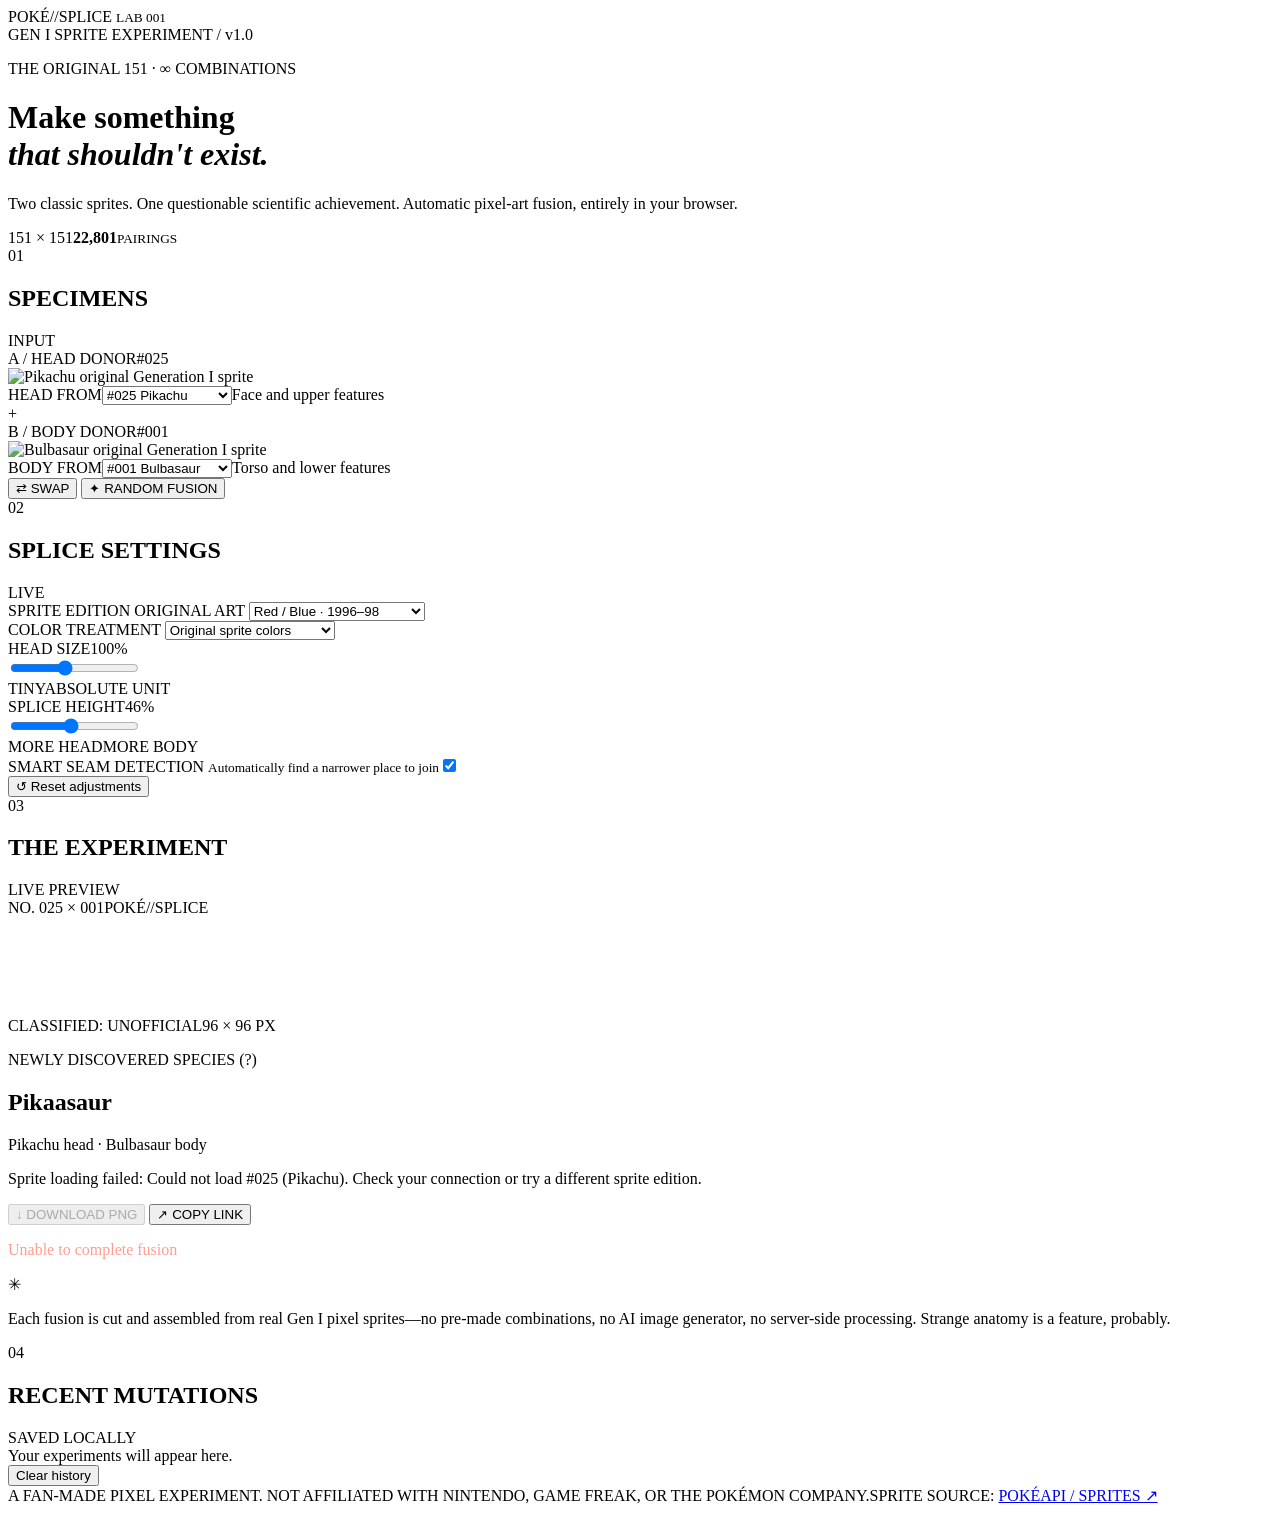
==== PokeSplice-Gen1-Fuser/index.html @ 352b024b "Add PokeSplice index.html" ====
<!doctype html>
<html lang="en">
<head>
  <meta charset="UTF-8">
  <meta name="viewport" content="width=device-width, initial-scale=1">
  <meta name="theme-color" content="#161d29">
  <meta name="description" content="Fuse any two of the original 151 Pokémon in your browser using pixel sprites from Generation I.">
  <title>POKÉ//SPLICE — Gen I Fusion Lab</title>
  <link rel="stylesheet" href="styles.css">
  <script src="engine.js" defer></script>
  <script src="app.js" defer></script>
</head>
<body>
  <div class="page-glow" aria-hidden="true"></div>
  <div class="app-shell">
    <header class="topbar">
      <div class="brand" aria-label="Poké Splice">
        <div class="brand-ball" aria-hidden="true"><span></span></div>
        <div class="brand-name">POKÉ<span class="slash">//</span>SPLICE <small>LAB 001</small></div>
      </div>
      <div class="header-caption"><span class="status-dot"></span> GEN I SPRITE EXPERIMENT <span class="header-version">/ v1.0</span></div>
    </header>

    <main>
      <div class="intro">
        <div>
          <p class="eyebrow">THE ORIGINAL 151 · ∞ COMBINATIONS</p>
          <h1>Make something<br><em>that shouldn't exist.</em></h1>
          <p class="subtitle">Two classic sprites. One questionable scientific achievement. Automatic pixel-art fusion, entirely in your browser.</p>
        </div>
        <div class="intro-stamp" aria-hidden="true"><span>151 × 151</span><strong>22,801</strong><small>PAIRINGS</small></div>
      </div>

      <div class="workspace">
        <section class="controls-panel" aria-label="Fusion controls">
          <div class="panel-head"><span class="panel-num">01</span><h2>SPECIMENS</h2><span class="panel-extra">INPUT</span></div>
          <div class="specimen-cards">
            <div class="specimen-card">
              <div class="specimen-top"><span class="tiny-label">A / HEAD DONOR</span><span class="specimen-id" id="head-id">#025</span></div>
              <div class="specimen-main"><div class="sprite-frame"><img id="head-preview" alt="Head donor sprite"></div><div class="specimen-select"><label for="head-select">HEAD FROM</label><select id="head-select"></select><span class="select-hint">Face and upper features</span></div></div>
            </div>
            <div class="fusion-link" aria-hidden="true"><div class="link-line"></div><span>+</span><div class="link-line"></div></div>
            <div class="specimen-card">
              <div class="specimen-top"><span class="tiny-label">B / BODY DONOR</span><span class="specimen-id" id="body-id">#001</span></div>
              <div class="specimen-main"><div class="sprite-frame"><img id="body-preview" alt="Body donor sprite"></div><div class="specimen-select"><label for="body-select">BODY FROM</label><select id="body-select"></select><span class="select-hint">Torso and lower features</span></div></div>
            </div>
          </div>
          <div class="action-row">
            <button class="button button-outline" id="swap-btn" type="button"><span aria-hidden="true">⇄</span> SWAP</button>
            <button class="button button-primary" id="random-btn" type="button"><span aria-hidden="true">✦</span> RANDOM FUSION</button>
          </div>

          <div class="panel-head tuning-head"><span class="panel-num">02</span><h2>SPLICE SETTINGS</h2><span class="panel-extra">LIVE</span></div>
          <div class="control-group">
            <label for="edition">SPRITE EDITION <span class="hint-chip">ORIGINAL ART</span></label>
            <select id="edition" class="large-select">
              <option value="red-blue">Red / Blue · 1996–98</option>
              <option value="yellow">Yellow · 1998</option>
              <option value="red-green-japan">Red / Green · Japan 1996</option>
            </select>
          </div>
          <div class="control-group">
            <label for="palette">COLOR TREATMENT</label>
            <select id="palette" class="large-select">
              <option value="original">Original sprite colors</option>
              <option value="gameboy">Classic Game Boy green</option>
              <option value="blue">Pocket blue</option>
              <option value="red">Pocket red</option>
              <option value="sepia">Old-school gold</option>
            </select>
          </div>
          <div class="slider-group">
            <div class="range-heading"><label for="head-size">HEAD SIZE</label><output id="head-size-value" for="head-size">100%</output></div>
            <input type="range" id="head-size" min="65" max="150" step="5" value="100">
            <div class="range-notes"><span>TINY</span><span>ABSOLUTE UNIT</span></div>
          </div>
          <div class="slider-group">
            <div class="range-heading"><label for="splice">SPLICE HEIGHT</label><output id="splice-value" for="splice">46%</output></div>
            <input type="range" id="splice" min="30" max="64" step="2" value="46">
            <div class="range-notes"><span>MORE HEAD</span><span>MORE BODY</span></div>
          </div>
          <div class="toggle-group"><label class="toggle-label" for="auto-seam">SMART SEAM DETECTION <small>Automatically find a narrower place to join</small></label><input type="checkbox" id="auto-seam" checked></div>
          <button class="reset-link" id="reset-btn" type="button">↺ Reset adjustments</button>
        </section>

        <section class="result-panel" aria-label="Fusion result">
          <div class="panel-head"><span class="panel-num">03</span><h2>THE EXPERIMENT</h2><span class="result-live"><span></span> LIVE PREVIEW</span></div>
          <div class="result-screen">
            <div class="screen-top"><span id="result-number">NO. 025 × 001</span><span>POKÉ//SPLICE</span></div>
            <div class="canvas-wrap"><div class="canvas-halo" aria-hidden="true"></div><canvas id="fusion-canvas" width="96" height="96" role="img" aria-label="Generated fused Pokémon"></canvas><div id="loader" class="canvas-loader" hidden><span class="loading-orb"></span><span>LOADING SPRITES...</span></div></div>
            <div class="screen-bottom"><span>CLASSIFIED: UNOFFICIAL</span><span>96 × 96 PX</span></div>
          </div>
          <div class="result-description">
            <p class="eyebrow">NEWLY DISCOVERED SPECIES (?)</p>
            <h2 id="fusion-name">Pikasa ur</h2>
            <p id="fusion-details">Pikachu head · Bulbasaur body</p>
          </div>
          <p class="error-message" id="error-msg" role="alert" hidden></p>
          <div class="result-actions">
            <button class="button button-primary" id="download-btn" type="button" disabled>↓ DOWNLOAD PNG</button>
            <button class="button button-outline" id="share-btn" type="button">↗ COPY LINK</button>
          </div>
          <p id="status-text" class="status-text" role="status" aria-live="polite">Loading your first fusion…</p>
          <div class="result-notes"><span class="star">✳</span><p>Each fusion is cut and assembled from real Gen I pixel sprites—no pre-made combinations, no AI image generator, no server-side processing. Strange anatomy is a feature, probably.</p></div>
        </section>
      </div>

      <section class="recent-section" aria-label="Recent fusions">
        <div class="panel-head"><span class="panel-num">04</span><h2>RECENT MUTATIONS</h2><span class="panel-extra">SAVED LOCALLY</span></div>
        <div id="recent-grid" class="recent-grid"><div class="recent-empty">Your experiments will appear here.</div></div>
        <button type="button" class="reset-link history-clear" id="clear-history">Clear history</button>
      </section>
    </main>
    <footer class="footer"><span>A FAN-MADE PIXEL EXPERIMENT. NOT AFFILIATED WITH NINTENDO, GAME FREAK, OR THE POKÉMON COMPANY.</span><span>SPRITE SOURCE: <a href="https://github.com/PokeAPI/sprites" target="_blank" rel="noopener noreferrer">POKÉAPI / SPRITES ↗</a></span></footer>
  </div>
</body>
</html>
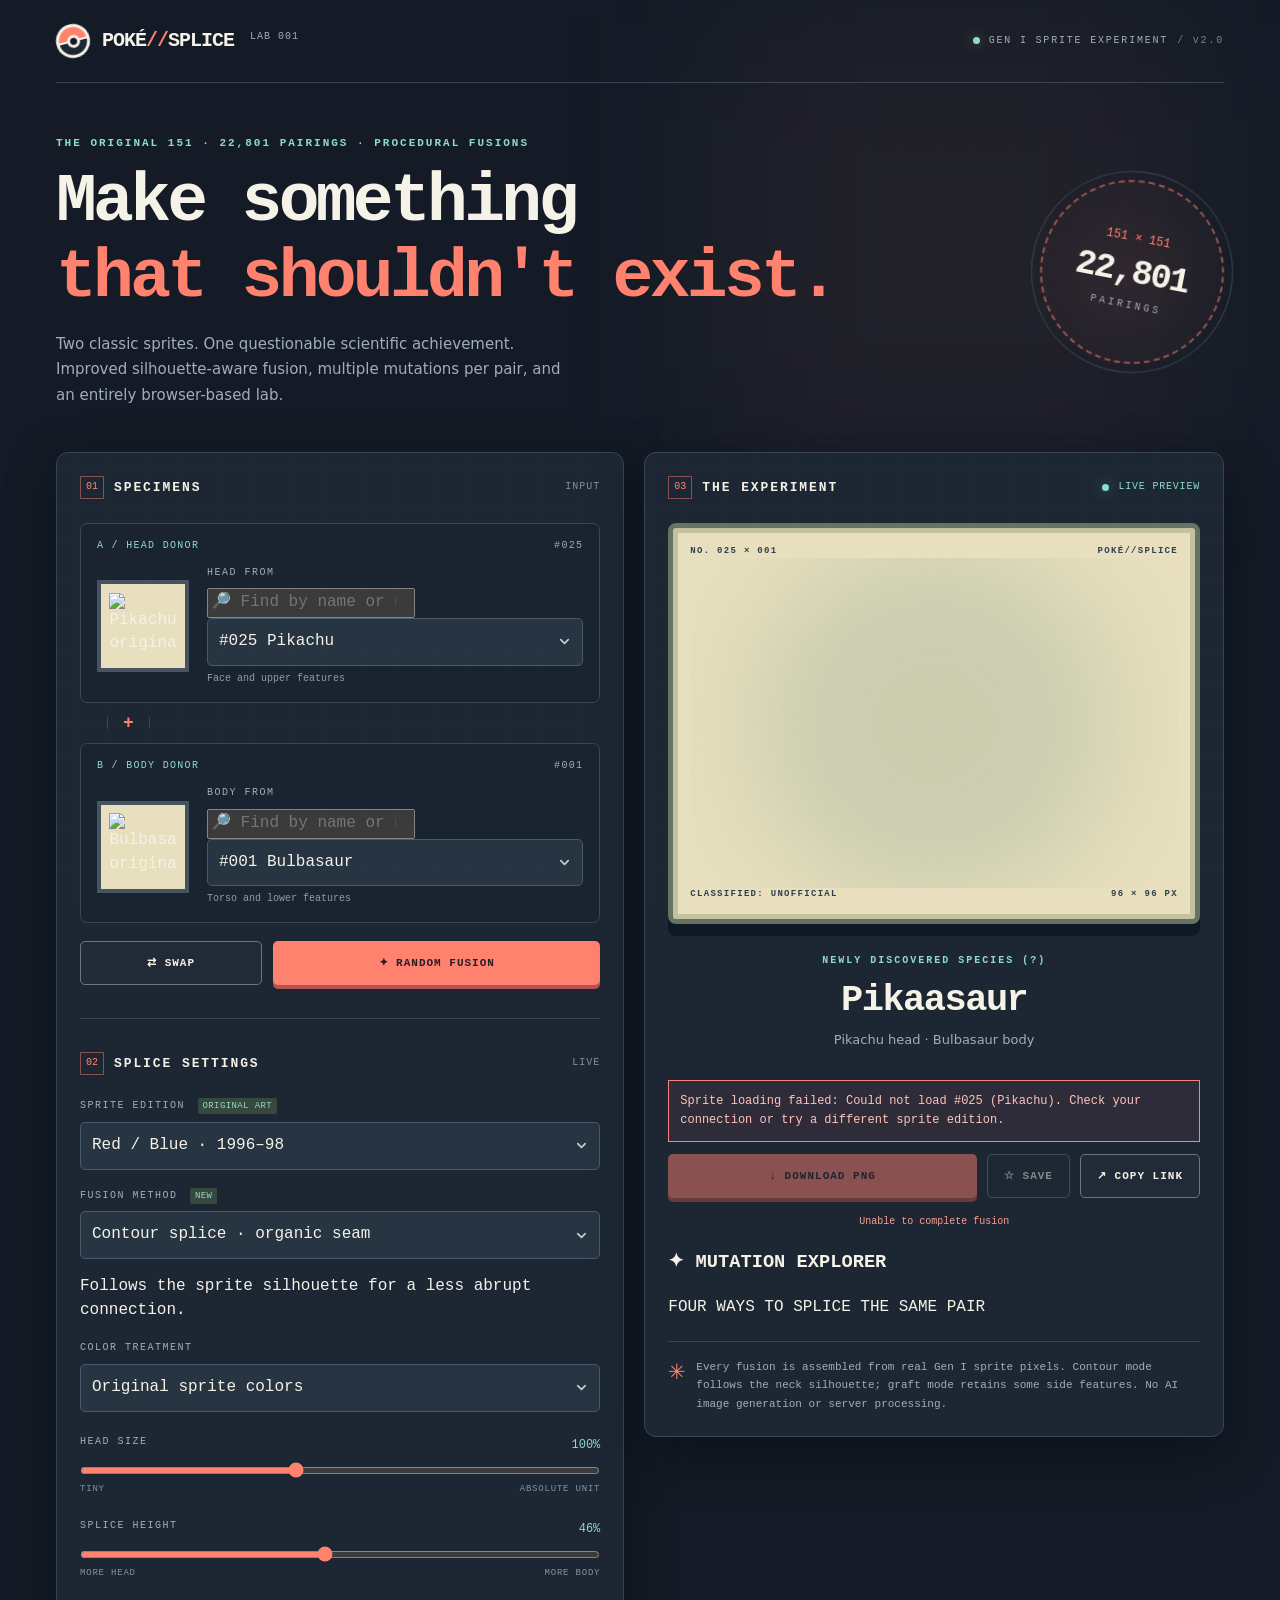
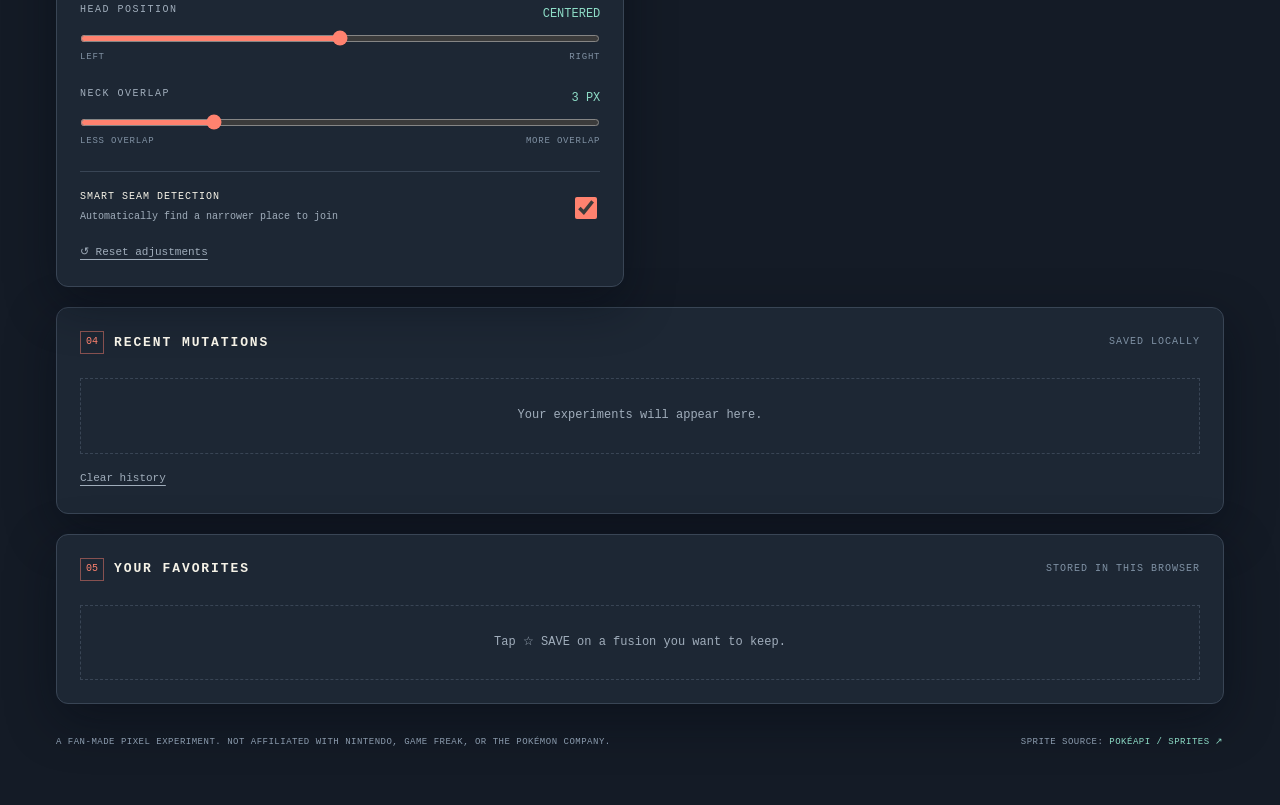
==== commit 9923f00e: "PokeSplice v2: upgrade index.html" ====
--- a/PokeSplice-Gen1-Fuser/index.html
+++ b/PokeSplice-Gen1-Fuser/index.html
@@ -18,15 +18,15 @@
         <div class="brand-ball" aria-hidden="true"><span></span></div>
         <div class="brand-name">POKÉ<span class="slash">//</span>SPLICE <small>LAB 001</small></div>
       </div>
-      <div class="header-caption"><span class="status-dot"></span> GEN I SPRITE EXPERIMENT <span class="header-version">/ v1.0</span></div>
+      <div class="header-caption"><span class="status-dot"></span> GEN I SPRITE EXPERIMENT <span class="header-version">/ v2.0</span></div>
     </header>
 
     <main>
       <div class="intro">
         <div>
-          <p class="eyebrow">THE ORIGINAL 151 · ∞ COMBINATIONS</p>
+          <p class="eyebrow">THE ORIGINAL 151 · 22,801 PAIRINGS · PROCEDURAL FUSIONS</p>
           <h1>Make something<br><em>that shouldn't exist.</em></h1>
-          <p class="subtitle">Two classic sprites. One questionable scientific achievement. Automatic pixel-art fusion, entirely in your browser.</p>
+          <p class="subtitle">Two classic sprites. One questionable scientific achievement. Improved silhouette-aware fusion, multiple mutations per pair, and an entirely browser-based lab.</p>
         </div>
         <div class="intro-stamp" aria-hidden="true"><span>151 × 151</span><strong>22,801</strong><small>PAIRINGS</small></div>
       </div>
@@ -37,14 +37,15 @@
           <div class="specimen-cards">
             <div class="specimen-card">
               <div class="specimen-top"><span class="tiny-label">A / HEAD DONOR</span><span class="specimen-id" id="head-id">#025</span></div>
-              <div class="specimen-main"><div class="sprite-frame"><img id="head-preview" alt="Head donor sprite"></div><div class="specimen-select"><label for="head-select">HEAD FROM</label><select id="head-select"></select><span class="select-hint">Face and upper features</span></div></div>
+              <div class="specimen-main"><div class="sprite-frame"><img id="head-preview" alt="Head donor sprite"></div><div class="specimen-select"><label for="head-select">HEAD FROM</label><input class="species-search" id="head-search" type="search" list="pokemon-list" placeholder="🔎 Find by name or number…" autocomplete="off"><select id="head-select"></select><span class="select-hint">Face and upper features</span></div></div>
             </div>
             <div class="fusion-link" aria-hidden="true"><div class="link-line"></div><span>+</span><div class="link-line"></div></div>
             <div class="specimen-card">
               <div class="specimen-top"><span class="tiny-label">B / BODY DONOR</span><span class="specimen-id" id="body-id">#001</span></div>
-              <div class="specimen-main"><div class="sprite-frame"><img id="body-preview" alt="Body donor sprite"></div><div class="specimen-select"><label for="body-select">BODY FROM</label><select id="body-select"></select><span class="select-hint">Torso and lower features</span></div></div>
+              <div class="specimen-main"><div class="sprite-frame"><img id="body-preview" alt="Body donor sprite"></div><div class="specimen-select"><label for="body-select">BODY FROM</label><input class="species-search" id="body-search" type="search" list="pokemon-list" placeholder="🔎 Find by name or number…" autocomplete="off"><select id="body-select"></select><span class="select-hint">Torso and lower features</span></div></div>
             </div>
           </div>
+          <datalist id="pokemon-list"></datalist>
           <div class="action-row">
             <button class="button button-outline" id="swap-btn" type="button"><span aria-hidden="true">⇄</span> SWAP</button>
             <button class="button button-primary" id="random-btn" type="button"><span aria-hidden="true">✦</span> RANDOM FUSION</button>
@@ -58,6 +59,15 @@
               <option value="yellow">Yellow · 1998</option>
               <option value="red-green-japan">Red / Green · Japan 1996</option>
             </select>
+          </div>
+          <div class="control-group">
+            <label for="mode">FUSION METHOD <span class="hint-chip">NEW</span></label>
+            <select id="mode" class="large-select">
+              <option value="contour">Contour splice · organic seam</option>
+              <option value="graft">Graft · keep extra body features</option>
+              <option value="classic">Classic · straight splice</option>
+            </select>
+            <p class="control-description" id="mode-description">Follows the sprite silhouette for a less abrupt connection.</p>
           </div>
           <div class="control-group">
             <label for="palette">COLOR TREATMENT</label>
@@ -79,6 +89,16 @@
             <input type="range" id="splice" min="30" max="64" step="2" value="46">
             <div class="range-notes"><span>MORE HEAD</span><span>MORE BODY</span></div>
           </div>
+          <div class="slider-group">
+            <div class="range-heading"><label for="shift-x">HEAD POSITION</label><output id="shift-x-value" for="shift-x">CENTERED</output></div>
+            <input type="range" id="shift-x" min="-18" max="18" step="1" value="0">
+            <div class="range-notes"><span>LEFT</span><span>RIGHT</span></div>
+          </div>
+          <div class="slider-group">
+            <div class="range-heading"><label for="overlap">NECK OVERLAP</label><output id="overlap-value" for="overlap">3 PX</output></div>
+            <input type="range" id="overlap" min="0" max="12" step="1" value="3">
+            <div class="range-notes"><span>LESS OVERLAP</span><span>MORE OVERLAP</span></div>
+          </div>
           <div class="toggle-group"><label class="toggle-label" for="auto-seam">SMART SEAM DETECTION <small>Automatically find a narrower place to join</small></label><input type="checkbox" id="auto-seam" checked></div>
           <button class="reset-link" id="reset-btn" type="button">↺ Reset adjustments</button>
         </section>
@@ -98,10 +118,15 @@
           <p class="error-message" id="error-msg" role="alert" hidden></p>
           <div class="result-actions">
             <button class="button button-primary" id="download-btn" type="button" disabled>↓ DOWNLOAD PNG</button>
+            <button class="button button-outline" id="favorite-btn" type="button" aria-pressed="false" disabled>☆ SAVE</button>
             <button class="button button-outline" id="share-btn" type="button">↗ COPY LINK</button>
           </div>
           <p id="status-text" class="status-text" role="status" aria-live="polite">Loading your first fusion…</p>
-          <div class="result-notes"><span class="star">✳</span><p>Each fusion is cut and assembled from real Gen I pixel sprites—no pre-made combinations, no AI image generator, no server-side processing. Strange anatomy is a feature, probably.</p></div>
+          <div class="variants-section">
+            <div class="variant-header"><h3>✦ MUTATION EXPLORER</h3><span>FOUR WAYS TO SPLICE THE SAME PAIR</span></div>
+            <div id="variant-grid" class="variant-grid" aria-label="Generated fusion variants"></div>
+          </div>
+          <div class="result-notes"><span class="star">✳</span><p>Every fusion is assembled from real Gen I sprite pixels. Contour mode follows the neck silhouette; graft mode retains some side features. No AI image generation or server processing.</p></div>
         </section>
       </div>
 
@@ -110,6 +135,10 @@
         <div id="recent-grid" class="recent-grid"><div class="recent-empty">Your experiments will appear here.</div></div>
         <button type="button" class="reset-link history-clear" id="clear-history">Clear history</button>
       </section>
+      <section class="recent-section favorites-section" aria-label="Favorite fusions">
+        <div class="panel-head"><span class="panel-num">05</span><h2>YOUR FAVORITES</h2><span class="panel-extra">STORED IN THIS BROWSER</span></div>
+        <div id="favorites-grid" class="recent-grid"><div class="recent-empty">Tap ☆ SAVE on a fusion you want to keep.</div></div>
+      </section>
     </main>
     <footer class="footer"><span>A FAN-MADE PIXEL EXPERIMENT. NOT AFFILIATED WITH NINTENDO, GAME FREAK, OR THE POKÉMON COMPANY.</span><span>SPRITE SOURCE: <a href="https://github.com/PokeAPI/sprites" target="_blank" rel="noopener noreferrer">POKÉAPI / SPRITES ↗</a></span></footer>
   </div>
--- a/PokeSplice-Gen1-Fuser/styles.css
+++ b/PokeSplice-Gen1-Fuser/styles.css
@@ -0,0 +1,2 @@
+:root{color-scheme:dark;--bg:#141b26;--panel:#1d2734;--panel-alt:#202c3a;--ink:#f5f2e7;--muted:#a0adbb;--line:#394555;--accent:#ff826f;--accent-light:#ffac92;--teal:#8ddcc6;--cream:#e7dfbd;--pixel:#273545;--shadow:0 16px 50px #050a1270}
+*{box-sizing:border-box}html{scroll-behavior:smooth}body{background:var(--bg);color:var(--ink);margin:0;font-family:ui-monospace,SFMono-Regular,Menlo,Consolas,'Liberation Mono',monospace;line-height:1.48;min-height:100vh}body:before{content:'';position:fixed;inset:0;pointer-events:none;background-image:linear-gradient(#ffffff04 1px,transparent 1px),linear-gradient(90deg,#ffffff04 1px,transparent 1px);background-size:36px 36px;opacity:.5}.page-glow{position:absolute;z-index:-1;top:20px;right:8%;width:450px;height:450px;background:#ff826f10;filter:blur(90px);pointer-events:none}.app-shell{max-width:1240px;margin:auto;padding:0 36px 25px}a{color:var(--teal)}button,select,input{font:inherit}button{cursor:pointer}button:disabled{cursor:not-allowed;opacity:.48}.topbar{display:flex;justify-content:space-between;align-items:center;border-bottom:1px solid var(--line);padding:24px 0;gap:16px}.brand{display:flex;align-items:center;gap:12px}.brand-ball{height:34px;width:34px;border:3px solid var(--ink);border-radius:50%;position:relative;transform:rotate(-15deg);background:linear-gradient(to bottom,var(--accent) 45%,var(--ink) 45%,var(--ink) 55%,var(--panel) 55%)}.brand-ball span{position:absolute;border:3px solid var(--ink);background:var(--bg);width:13px;height:13px;left:8px;top:8px;border-radius:50%}.brand-name{font-size:20px;font-weight:900;letter-spacing:-1px;white-space:nowrap}.brand-name .slash{color:var(--accent)}.brand-name small{font-size:10px;font-weight:normal;letter-spacing:1px;vertical-align:super;color:var(--muted);margin-left:5px}.header-caption,.header-version{font-size:10px;letter-spacing:1.8px;color:var(--muted)}.header-caption{display:flex;align-items:center;gap:9px}.header-version{color:#6f8497}.status-dot,.result-live span{width:7px;height:7px;background:var(--teal);border-radius:50%;display:inline-block;box-shadow:0 0 13px #8ddcc677}.intro{display:flex;justify-content:space-between;align-items:center;padding:52px 0 44px;gap:18px}.eyebrow{margin:0;color:var(--teal);font-size:11px;font-weight:bold;letter-spacing:2px}.intro h1{font-size:clamp(38px,5.4vw,68px);line-height:1.12;letter-spacing:-3.7px;margin:13px 0 15px;font-weight:850}.intro h1 em{color:var(--accent);font-style:normal}.subtitle{color:var(--muted);font-family:system-ui,sans-serif;font-size:15px;max-width:520px;line-height:1.7;margin:0}.intro-stamp{flex-shrink:0;width:184px;height:184px;border-radius:50%;display:flex;flex-direction:column;align-items:center;justify-content:center;border:2px dashed #ff826f88;outline:1px solid #394555;outline-offset:8px;transform:rotate(11deg);background:radial-gradient(circle,#ff826f14,transparent)}.intro-stamp span{color:var(--accent);font-size:12px}.intro-stamp strong{font-size:35px;letter-spacing:-2px}.intro-stamp small{letter-spacing:3px;color:var(--muted);font-size:10px}.workspace{display:grid;grid-template-columns:minmax(0,1fr) minmax(0,1.02fr);gap:20px;align-items:start}.controls-panel,.result-panel,.recent-section{background:var(--panel);border:1px solid var(--line);border-radius:12px;box-shadow:var(--shadow);padding:23px}.panel-head{display:flex;align-items:center;gap:10px;margin-bottom:24px}.panel-head h2{margin:0;font-size:13px;letter-spacing:1.9px;white-space:nowrap}.panel-num{color:var(--accent);border:1px solid #ff826f77;padding:3px 5px;font-size:10px}.panel-extra{font-size:10px;letter-spacing:1px;color:#7f91a4;margin-left:auto}.specimen-cards{display:flex;flex-direction:column;gap:0}.specimen-card{border:1px solid var(--line);background:#1a2430;border-radius:7px;padding:15px 16px}.specimen-top,.screen-top,.screen-bottom{display:flex;justify-content:space-between;align-items:center}.tiny-label,.specimen-id{font-size:10px;letter-spacing:1.3px;color:var(--teal)}.specimen-id{color:#9faabb}.specimen-main{display:flex;gap:18px;align-items:center;margin-top:12px}.sprite-frame{background:var(--cream);width:92px;height:92px;border:4px solid #465361;display:flex;justify-content:center;align-items:center;flex-shrink:0;image-rendering:pixelated}.sprite-frame img{max-width:77px;max-height:77px;width:80%;height:80%;object-fit:contain;image-rendering:pixelated}.specimen-select{min-width:0;flex:1}.specimen-select label,.control-group label,.range-heading label{display:block;font-size:10px;letter-spacing:1.5px;color:var(--muted);margin-bottom:8px}.specimen-select select,.large-select{width:100%;background:#273442;border:1px solid #4b5a6a;border-radius:5px;color:var(--ink);padding:11px 32px 11px 11px;outline:none;appearance:none;background-image:url("data:image/svg+xml,%3Csvg xmlns='http://www.w3.org/2000/svg' width='15' height='15' viewBox='0 0 24 24' fill='none' stroke='%23bdd6d0' stroke-width='2.5' stroke-linecap='round' stroke-linejoin='round'%3E%3Cpath d='m6 9 6 6 6-6'/%3E%3C/svg%3E");background-position:right 10px center;background-repeat:no-repeat}.specimen-select select:focus,.large-select:focus{border-color:var(--teal);box-shadow:0 0 0 3px #8ddcc623}.select-hint{font-size:10px;color:#8c9cad;display:block;margin-top:6px}.fusion-link{display:flex;align-items:center;gap:15px;margin:7px 27px;color:var(--accent);font-size:18px;font-weight:bold}.link-line{height:12px;width:1px;background:var(--line)}.action-row{display:flex;gap:11px;margin-top:18px}.button{border-radius:5px;border:1px solid transparent;padding:13px 16px;font-size:11px;font-weight:800;letter-spacing:1px;white-space:nowrap;transition:background .15s,transform .15s,border .15s}.button:active:not(:disabled){transform:translateY(2px)}.button-primary{background:var(--accent);color:#281e27;box-shadow:0 4px 0 #b65451}.button-primary:hover:not(:disabled){background:#ffab92}.button-outline{border-color:#67778b;color:var(--ink);background:#ffffff05}.button-outline:hover:not(:disabled){background:#354458;border-color:var(--teal)}.action-row .button:first-child{width:35%}.action-row .button:last-child{flex:1}.tuning-head{padding-top:33px;border-top:1px solid var(--line);margin-top:33px}.control-group{margin-bottom:19px}.hint-chip{font-size:9px;background:#37483f;color:var(--teal);padding:3px 5px;margin-left:5px;border-radius:2px;letter-spacing:.4px}.slider-group{margin:23px 0}.range-heading{display:flex;justify-content:space-between;align-items:center}.range-heading output{color:var(--teal);font-size:12px}.slider-group input[type=range]{width:100%;accent-color:var(--accent);cursor:pointer;height:7px;margin:9px 0}.range-notes{display:flex;justify-content:space-between;font-size:9px;color:#8192a4;letter-spacing:.8px}.toggle-group{display:flex;align-items:center;justify-content:space-between;gap:16px;border-top:1px solid var(--line);padding-top:18px;margin-top:8px}.toggle-label{font-size:10px;letter-spacing:1px}.toggle-label small{display:block;font-size:10px;color:var(--muted);letter-spacing:0;margin-top:5px}.toggle-group input{height:22px;width:22px;accent-color:var(--accent);cursor:pointer;flex-shrink:0}.reset-link{border:0;background:none;color:var(--muted);text-decoration:underline;font-size:11px;text-underline-offset:4px;margin-top:19px;padding:0}.reset-link:hover{color:var(--teal)}.result-live{display:flex;gap:9px;align-items:center;font-size:10px;color:var(--teal);letter-spacing:.8px;margin-left:auto}.result-screen{background:var(--cream);padding:17px;color:#304051;box-shadow:inset 0 0 0 5px #c4c19f,0 12px 0 #101923;border:5px solid #657364;border-radius:8px}.screen-top,.screen-bottom{font-size:9px;font-weight:850;letter-spacing:1.3px}.canvas-wrap{height:min(35vw,330px);min-height:252px;max-height:350px;display:flex;align-items:center;justify-content:center;position:relative;overflow:hidden}.canvas-halo{border-radius:50%;position:absolute;width:75%;aspect-ratio:1;background:#b7c2a790;filter:blur(48px);pointer-events:none}#fusion-canvas{width:min(100%,320px);height:auto;image-rendering:pixelated;position:relative;z-index:1;filter:drop-shadow(8px 9px 0 #8b917c40)}.canvas-loader{position:absolute;z-index:3;background:#e7dfbdd9;inset:0;display:flex;flex-direction:column;align-items:center;justify-content:center;gap:12px;color:#304051;font-size:11px;letter-spacing:1px}.canvas-loader[hidden]{display:none}.loading-orb{width:24px;height:24px;border:4px solid #30405166;border-top-color:#ef7562;border-radius:50%;animation:spin .7s linear infinite}@keyframes spin{to{transform:rotate(360deg)}}.result-description{text-align:center;padding:30px 7px 19px}.result-description .eyebrow{font-size:10px}.result-description h2{font-size:clamp(25px,3vw,37px);line-height:1.25;margin:9px 0 6px;letter-spacing:-1.5px;overflow-wrap:anywhere}.result-description p:last-child{margin:0;color:var(--muted);font-family:system-ui,sans-serif;font-size:13px}.result-actions{display:flex;gap:10px}.result-actions button:first-child{flex:1}.status-text{margin:17px 0 0;text-align:center;font-size:10px;color:var(--teal);min-height:15px}.error-message{padding:11px;border:1px solid #fa827a;color:#ffc4ba;background:#ff6d6d12;font-size:12px;line-height:1.6}.result-notes{margin-top:22px;border-top:1px solid var(--line);padding-top:16px;display:flex;gap:10px;align-items:flex-start}.result-notes .star{color:var(--accent);font-size:21px}.result-notes p{font-size:11px;color:var(--muted);line-height:1.65;margin:0}.recent-section{margin-top:20px}.recent-grid{display:grid;grid-template-columns:repeat(6,1fr);gap:12px}.recent-item{min-width:0;text-align:center;border:1px solid var(--line);background:#19232f;border-radius:7px;padding:8px;color:var(--ink);transition:border .15s,transform .15s}.recent-item:hover{border-color:var(--teal);transform:translateY(-3px)}.recent-thumb{width:100%;aspect-ratio:1;background:var(--cream);display:flex;align-items:center;justify-content:center;border-radius:3px;margin-bottom:7px;overflow:hidden}.recent-thumb img{display:block;image-rendering:pixelated;width:100%;height:100%;object-fit:contain}.recent-item span{font-size:10px;display:block;overflow:hidden;white-space:nowrap;text-overflow:ellipsis}.recent-empty{grid-column:1/-1;color:var(--muted);font-size:12px;padding:28px;text-align:center;border:1px dashed var(--line)}.history-clear{margin-top:16px}.footer{display:flex;justify-content:space-between;gap:16px;padding:30px 0;color:#8b9cae;font-size:9px;letter-spacing:.5px;line-height:1.8}.footer a{color:var(--teal);text-decoration:none}@media (max-width:1040px){.app-shell{padding:0 20px 24px}.workspace{gap:14px}.controls-panel,.result-panel,.recent-section{padding:18px}.result-actions{flex-direction:column}.result-actions button{width:100%}.recent-grid{grid-template-columns:repeat(4,1fr)}}@media (max-width:780px){.topbar{padding:20px 0}.header-caption{display:none}.intro{padding:36px 0;align-items:flex-start}.intro h1{letter-spacing:-2px}.intro-stamp{width:123px;height:123px;margin-right:12px}.intro-stamp strong{font-size:24px}.workspace{grid-template-columns:1fr}.result-screen{max-width:570px;margin:auto}.canvas-wrap{height:330px}.recent-grid{grid-template-columns:repeat(4,1fr)}}@media (max-width:480px){.app-shell{padding:0 12px 18px}.brand-name{font-size:18px}.intro h1{font-size:38px}.intro-stamp{display:none}.intro{padding:33px 0}.controls-panel,.result-panel,.recent-section{padding:14px}.panel-head h2{font-size:11px;letter-spacing:.9px}.panel-extra{font-size:9px}.specimen-main{gap:10px}.sprite-frame{width:75px;height:75px}.specimen-select select{font-size:11px}.action-row .button{font-size:10px;padding:13px 10px}.canvas-wrap{height:270px;min-height:230px}.recent-grid{grid-template-columns:repeat(3,1fr);gap:8px}.footer{flex-direction:column}.result-live{font-size:8px}}@media (prefers-reduced-motion:reduce){*{scroll-behavior:auto!important;animation:none!important;transition:none!important}}
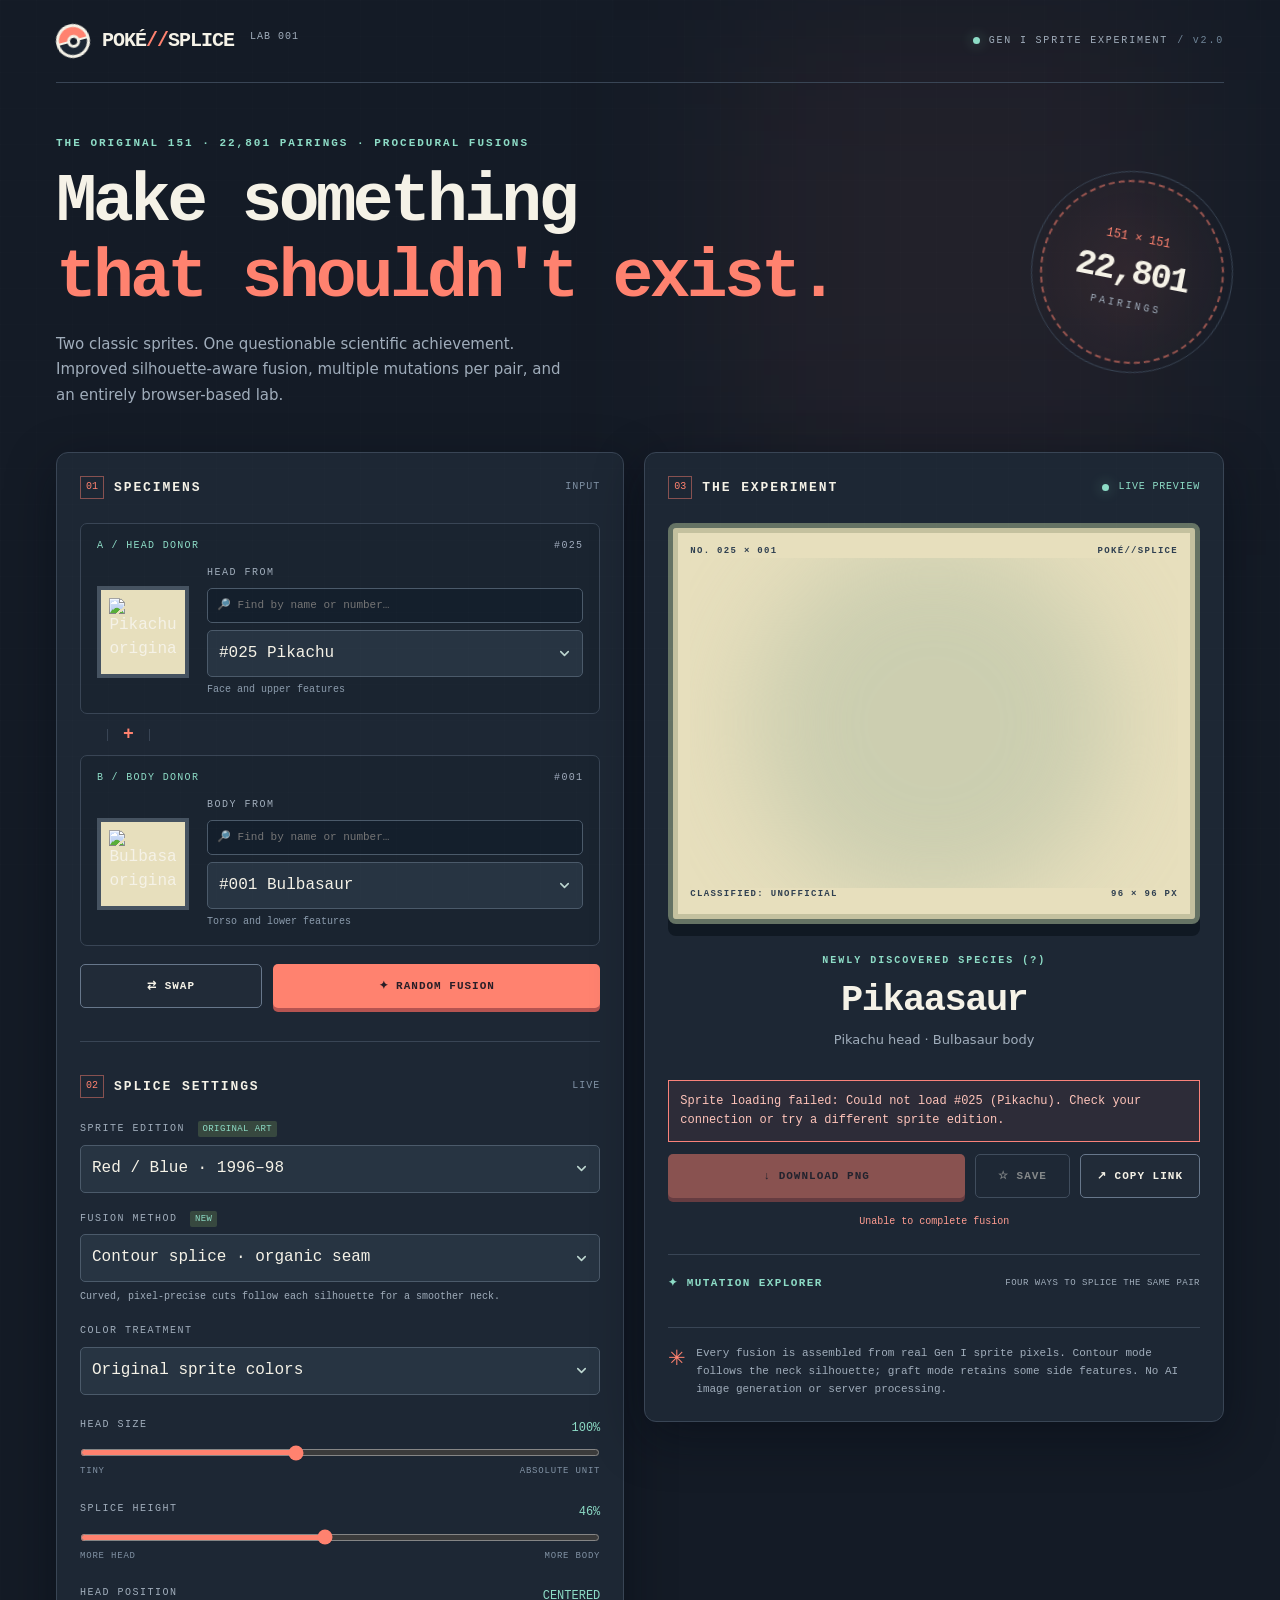
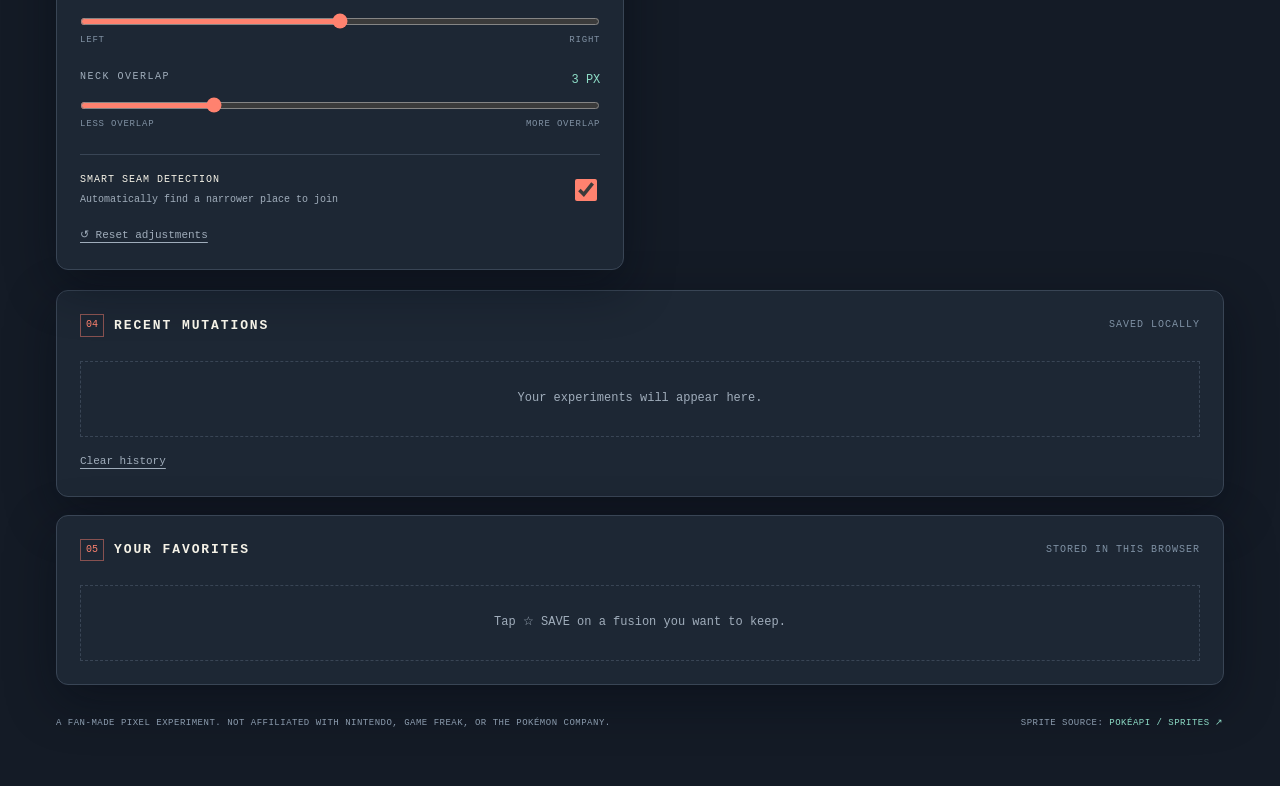
==== commit efbec4a5: "Preserve exact v2 source text for index.html" ====
--- a/PokeSplice-Gen1-Fuser/index.html
+++ b/PokeSplice-Gen1-Fuser/index.html
@@ -143,4 +143,4 @@
     <footer class="footer"><span>A FAN-MADE PIXEL EXPERIMENT. NOT AFFILIATED WITH NINTENDO, GAME FREAK, OR THE POKÉMON COMPANY.</span><span>SPRITE SOURCE: <a href="https://github.com/PokeAPI/sprites" target="_blank" rel="noopener noreferrer">POKÉAPI / SPRITES ↗</a></span></footer>
   </div>
 </body>
-</html>+</html>
--- a/PokeSplice-Gen1-Fuser/styles.css
+++ b/PokeSplice-Gen1-Fuser/styles.css
@@ -1,2 +1,21 @@
 :root{color-scheme:dark;--bg:#141b26;--panel:#1d2734;--panel-alt:#202c3a;--ink:#f5f2e7;--muted:#a0adbb;--line:#394555;--accent:#ff826f;--accent-light:#ffac92;--teal:#8ddcc6;--cream:#e7dfbd;--pixel:#273545;--shadow:0 16px 50px #050a1270}
-*{box-sizing:border-box}html{scroll-behavior:smooth}body{background:var(--bg);color:var(--ink);margin:0;font-family:ui-monospace,SFMono-Regular,Menlo,Consolas,'Liberation Mono',monospace;line-height:1.48;min-height:100vh}body:before{content:'';position:fixed;inset:0;pointer-events:none;background-image:linear-gradient(#ffffff04 1px,transparent 1px),linear-gradient(90deg,#ffffff04 1px,transparent 1px);background-size:36px 36px;opacity:.5}.page-glow{position:absolute;z-index:-1;top:20px;right:8%;width:450px;height:450px;background:#ff826f10;filter:blur(90px);pointer-events:none}.app-shell{max-width:1240px;margin:auto;padding:0 36px 25px}a{color:var(--teal)}button,select,input{font:inherit}button{cursor:pointer}button:disabled{cursor:not-allowed;opacity:.48}.topbar{display:flex;justify-content:space-between;align-items:center;border-bottom:1px solid var(--line);padding:24px 0;gap:16px}.brand{display:flex;align-items:center;gap:12px}.brand-ball{height:34px;width:34px;border:3px solid var(--ink);border-radius:50%;position:relative;transform:rotate(-15deg);background:linear-gradient(to bottom,var(--accent) 45%,var(--ink) 45%,var(--ink) 55%,var(--panel) 55%)}.brand-ball span{position:absolute;border:3px solid var(--ink);background:var(--bg);width:13px;height:13px;left:8px;top:8px;border-radius:50%}.brand-name{font-size:20px;font-weight:900;letter-spacing:-1px;white-space:nowrap}.brand-name .slash{color:var(--accent)}.brand-name small{font-size:10px;font-weight:normal;letter-spacing:1px;vertical-align:super;color:var(--muted);margin-left:5px}.header-caption,.header-version{font-size:10px;letter-spacing:1.8px;color:var(--muted)}.header-caption{display:flex;align-items:center;gap:9px}.header-version{color:#6f8497}.status-dot,.result-live span{width:7px;height:7px;background:var(--teal);border-radius:50%;display:inline-block;box-shadow:0 0 13px #8ddcc677}.intro{display:flex;justify-content:space-between;align-items:center;padding:52px 0 44px;gap:18px}.eyebrow{margin:0;color:var(--teal);font-size:11px;font-weight:bold;letter-spacing:2px}.intro h1{font-size:clamp(38px,5.4vw,68px);line-height:1.12;letter-spacing:-3.7px;margin:13px 0 15px;font-weight:850}.intro h1 em{color:var(--accent);font-style:normal}.subtitle{color:var(--muted);font-family:system-ui,sans-serif;font-size:15px;max-width:520px;line-height:1.7;margin:0}.intro-stamp{flex-shrink:0;width:184px;height:184px;border-radius:50%;display:flex;flex-direction:column;align-items:center;justify-content:center;border:2px dashed #ff826f88;outline:1px solid #394555;outline-offset:8px;transform:rotate(11deg);background:radial-gradient(circle,#ff826f14,transparent)}.intro-stamp span{color:var(--accent);font-size:12px}.intro-stamp strong{font-size:35px;letter-spacing:-2px}.intro-stamp small{letter-spacing:3px;color:var(--muted);font-size:10px}.workspace{display:grid;grid-template-columns:minmax(0,1fr) minmax(0,1.02fr);gap:20px;align-items:start}.controls-panel,.result-panel,.recent-section{background:var(--panel);border:1px solid var(--line);border-radius:12px;box-shadow:var(--shadow);padding:23px}.panel-head{display:flex;align-items:center;gap:10px;margin-bottom:24px}.panel-head h2{margin:0;font-size:13px;letter-spacing:1.9px;white-space:nowrap}.panel-num{color:var(--accent);border:1px solid #ff826f77;padding:3px 5px;font-size:10px}.panel-extra{font-size:10px;letter-spacing:1px;color:#7f91a4;margin-left:auto}.specimen-cards{display:flex;flex-direction:column;gap:0}.specimen-card{border:1px solid var(--line);background:#1a2430;border-radius:7px;padding:15px 16px}.specimen-top,.screen-top,.screen-bottom{display:flex;justify-content:space-between;align-items:center}.tiny-label,.specimen-id{font-size:10px;letter-spacing:1.3px;color:var(--teal)}.specimen-id{color:#9faabb}.specimen-main{display:flex;gap:18px;align-items:center;margin-top:12px}.sprite-frame{background:var(--cream);width:92px;height:92px;border:4px solid #465361;display:flex;justify-content:center;align-items:center;flex-shrink:0;image-rendering:pixelated}.sprite-frame img{max-width:77px;max-height:77px;width:80%;height:80%;object-fit:contain;image-rendering:pixelated}.specimen-select{min-width:0;flex:1}.specimen-select label,.control-group label,.range-heading label{display:block;font-size:10px;letter-spacing:1.5px;color:var(--muted);margin-bottom:8px}.specimen-select select,.large-select{width:100%;background:#273442;border:1px solid #4b5a6a;border-radius:5px;color:var(--ink);padding:11px 32px 11px 11px;outline:none;appearance:none;background-image:url("data:image/svg+xml,%3Csvg xmlns='http://www.w3.org/2000/svg' width='15' height='15' viewBox='0 0 24 24' fill='none' stroke='%23bdd6d0' stroke-width='2.5' stroke-linecap='round' stroke-linejoin='round'%3E%3Cpath d='m6 9 6 6 6-6'/%3E%3C/svg%3E");background-position:right 10px center;background-repeat:no-repeat}.specimen-select select:focus,.large-select:focus{border-color:var(--teal);box-shadow:0 0 0 3px #8ddcc623}.select-hint{font-size:10px;color:#8c9cad;display:block;margin-top:6px}.fusion-link{display:flex;align-items:center;gap:15px;margin:7px 27px;color:var(--accent);font-size:18px;font-weight:bold}.link-line{height:12px;width:1px;background:var(--line)}.action-row{display:flex;gap:11px;margin-top:18px}.button{border-radius:5px;border:1px solid transparent;padding:13px 16px;font-size:11px;font-weight:800;letter-spacing:1px;white-space:nowrap;transition:background .15s,transform .15s,border .15s}.button:active:not(:disabled){transform:translateY(2px)}.button-primary{background:var(--accent);color:#281e27;box-shadow:0 4px 0 #b65451}.button-primary:hover:not(:disabled){background:#ffab92}.button-outline{border-color:#67778b;color:var(--ink);background:#ffffff05}.button-outline:hover:not(:disabled){background:#354458;border-color:var(--teal)}.action-row .button:first-child{width:35%}.action-row .button:last-child{flex:1}.tuning-head{padding-top:33px;border-top:1px solid var(--line);margin-top:33px}.control-group{margin-bottom:19px}.hint-chip{font-size:9px;background:#37483f;color:var(--teal);padding:3px 5px;margin-left:5px;border-radius:2px;letter-spacing:.4px}.slider-group{margin:23px 0}.range-heading{display:flex;justify-content:space-between;align-items:center}.range-heading output{color:var(--teal);font-size:12px}.slider-group input[type=range]{width:100%;accent-color:var(--accent);cursor:pointer;height:7px;margin:9px 0}.range-notes{display:flex;justify-content:space-between;font-size:9px;color:#8192a4;letter-spacing:.8px}.toggle-group{display:flex;align-items:center;justify-content:space-between;gap:16px;border-top:1px solid var(--line);padding-top:18px;margin-top:8px}.toggle-label{font-size:10px;letter-spacing:1px}.toggle-label small{display:block;font-size:10px;color:var(--muted);letter-spacing:0;margin-top:5px}.toggle-group input{height:22px;width:22px;accent-color:var(--accent);cursor:pointer;flex-shrink:0}.reset-link{border:0;background:none;color:var(--muted);text-decoration:underline;font-size:11px;text-underline-offset:4px;margin-top:19px;padding:0}.reset-link:hover{color:var(--teal)}.result-live{display:flex;gap:9px;align-items:center;font-size:10px;color:var(--teal);letter-spacing:.8px;margin-left:auto}.result-screen{background:var(--cream);padding:17px;color:#304051;box-shadow:inset 0 0 0 5px #c4c19f,0 12px 0 #101923;border:5px solid #657364;border-radius:8px}.screen-top,.screen-bottom{font-size:9px;font-weight:850;letter-spacing:1.3px}.canvas-wrap{height:min(35vw,330px);min-height:252px;max-height:350px;display:flex;align-items:center;justify-content:center;position:relative;overflow:hidden}.canvas-halo{border-radius:50%;position:absolute;width:75%;aspect-ratio:1;background:#b7c2a790;filter:blur(48px);pointer-events:none}#fusion-canvas{width:min(100%,320px);height:auto;image-rendering:pixelated;position:relative;z-index:1;filter:drop-shadow(8px 9px 0 #8b917c40)}.canvas-loader{position:absolute;z-index:3;background:#e7dfbdd9;inset:0;display:flex;flex-direction:column;align-items:center;justify-content:center;gap:12px;color:#304051;font-size:11px;letter-spacing:1px}.canvas-loader[hidden]{display:none}.loading-orb{width:24px;height:24px;border:4px solid #30405166;border-top-color:#ef7562;border-radius:50%;animation:spin .7s linear infinite}@keyframes spin{to{transform:rotate(360deg)}}.result-description{text-align:center;padding:30px 7px 19px}.result-description .eyebrow{font-size:10px}.result-description h2{font-size:clamp(25px,3vw,37px);line-height:1.25;margin:9px 0 6px;letter-spacing:-1.5px;overflow-wrap:anywhere}.result-description p:last-child{margin:0;color:var(--muted);font-family:system-ui,sans-serif;font-size:13px}.result-actions{display:flex;gap:10px}.result-actions button:first-child{flex:1}.status-text{margin:17px 0 0;text-align:center;font-size:10px;color:var(--teal);min-height:15px}.error-message{padding:11px;border:1px solid #fa827a;color:#ffc4ba;background:#ff6d6d12;font-size:12px;line-height:1.6}.result-notes{margin-top:22px;border-top:1px solid var(--line);padding-top:16px;display:flex;gap:10px;align-items:flex-start}.result-notes .star{color:var(--accent);font-size:21px}.result-notes p{font-size:11px;color:var(--muted);line-height:1.65;margin:0}.recent-section{margin-top:20px}.recent-grid{display:grid;grid-template-columns:repeat(6,1fr);gap:12px}.recent-item{min-width:0;text-align:center;border:1px solid var(--line);background:#19232f;border-radius:7px;padding:8px;color:var(--ink);transition:border .15s,transform .15s}.recent-item:hover{border-color:var(--teal);transform:translateY(-3px)}.recent-thumb{width:100%;aspect-ratio:1;background:var(--cream);display:flex;align-items:center;justify-content:center;border-radius:3px;margin-bottom:7px;overflow:hidden}.recent-thumb img{display:block;image-rendering:pixelated;width:100%;height:100%;object-fit:contain}.recent-item span{font-size:10px;display:block;overflow:hidden;white-space:nowrap;text-overflow:ellipsis}.recent-empty{grid-column:1/-1;color:var(--muted);font-size:12px;padding:28px;text-align:center;border:1px dashed var(--line)}.history-clear{margin-top:16px}.footer{display:flex;justify-content:space-between;gap:16px;padding:30px 0;color:#8b9cae;font-size:9px;letter-spacing:.5px;line-height:1.8}.footer a{color:var(--teal);text-decoration:none}@media (max-width:1040px){.app-shell{padding:0 20px 24px}.workspace{gap:14px}.controls-panel,.result-panel,.recent-section{padding:18px}.result-actions{flex-direction:column}.result-actions button{width:100%}.recent-grid{grid-template-columns:repeat(4,1fr)}}@media (max-width:780px){.topbar{padding:20px 0}.header-caption{display:none}.intro{padding:36px 0;align-items:flex-start}.intro h1{letter-spacing:-2px}.intro-stamp{width:123px;height:123px;margin-right:12px}.intro-stamp strong{font-size:24px}.workspace{grid-template-columns:1fr}.result-screen{max-width:570px;margin:auto}.canvas-wrap{height:330px}.recent-grid{grid-template-columns:repeat(4,1fr)}}@media (max-width:480px){.app-shell{padding:0 12px 18px}.brand-name{font-size:18px}.intro h1{font-size:38px}.intro-stamp{display:none}.intro{padding:33px 0}.controls-panel,.result-panel,.recent-section{padding:14px}.panel-head h2{font-size:11px;letter-spacing:.9px}.panel-extra{font-size:9px}.specimen-main{gap:10px}.sprite-frame{width:75px;height:75px}.specimen-select select{font-size:11px}.action-row .button{font-size:10px;padding:13px 10px}.canvas-wrap{height:270px;min-height:230px}.recent-grid{grid-template-columns:repeat(3,1fr);gap:8px}.footer{flex-direction:column}.result-live{font-size:8px}}@media (prefers-reduced-motion:reduce){*{scroll-behavior:auto!important;animation:none!important;transition:none!important}}+*{box-sizing:border-box}html{scroll-behavior:smooth}body{background:var(--bg);color:var(--ink);margin:0;font-family:ui-monospace,SFMono-Regular,Menlo,Consolas,'Liberation Mono',monospace;line-height:1.48;min-height:100vh}body:before{content:'';position:fixed;inset:0;pointer-events:none;background-image:linear-gradient(#ffffff04 1px,transparent 1px),linear-gradient(90deg,#ffffff04 1px,transparent 1px);background-size:36px 36px;opacity:.5}.page-glow{position:absolute;z-index:-1;top:20px;right:8%;width:450px;height:450px;background:#ff826f10;filter:blur(90px);pointer-events:none}.app-shell{max-width:1240px;margin:auto;padding:0 36px 25px}a{color:var(--teal)}button,select,input{font:inherit}button{cursor:pointer}button:disabled{cursor:not-allowed;opacity:.48}.topbar{display:flex;justify-content:space-between;align-items:center;border-bottom:1px solid var(--line);padding:24px 0;gap:16px}.brand{display:flex;align-items:center;gap:12px}.brand-ball{height:34px;width:34px;border:3px solid var(--ink);border-radius:50%;position:relative;transform:rotate(-15deg);background:linear-gradient(to bottom,var(--accent) 45%,var(--ink) 45%,var(--ink) 55%,var(--panel) 55%)}.brand-ball span{position:absolute;border:3px solid var(--ink);background:var(--bg);width:13px;height:13px;left:8px;top:8px;border-radius:50%}.brand-name{font-size:20px;font-weight:900;letter-spacing:-1px;white-space:nowrap}.brand-name .slash{color:var(--accent)}.brand-name small{font-size:10px;font-weight:normal;letter-spacing:1px;vertical-align:super;color:var(--muted);margin-left:5px}.header-caption,.header-version{font-size:10px;letter-spacing:1.8px;color:var(--muted)}.header-caption{display:flex;align-items:center;gap:9px}.header-version{color:#6f8497}.status-dot,.result-live span{width:7px;height:7px;background:var(--teal);border-radius:50%;display:inline-block;box-shadow:0 0 13px #8ddcc677}.intro{display:flex;justify-content:space-between;align-items:center;padding:52px 0 44px;gap:18px}.eyebrow{margin:0;color:var(--teal);font-size:11px;font-weight:bold;letter-spacing:2px}.intro h1{font-size:clamp(38px,5.4vw,68px);line-height:1.12;letter-spacing:-3.7px;margin:13px 0 15px;font-weight:850}.intro h1 em{color:var(--accent);font-style:normal}.subtitle{color:var(--muted);font-family:system-ui,sans-serif;font-size:15px;max-width:520px;line-height:1.7;margin:0}.intro-stamp{flex-shrink:0;width:184px;height:184px;border-radius:50%;display:flex;flex-direction:column;align-items:center;justify-content:center;border:2px dashed #ff826f88;outline:1px solid #394555;outline-offset:8px;transform:rotate(11deg);background:radial-gradient(circle,#ff826f14,transparent)}.intro-stamp span{color:var(--accent);font-size:12px}.intro-stamp strong{font-size:35px;letter-spacing:-2px}.intro-stamp small{letter-spacing:3px;color:var(--muted);font-size:10px}.workspace{display:grid;grid-template-columns:minmax(0,1fr) minmax(0,1.02fr);gap:20px;align-items:start}.controls-panel,.result-panel,.recent-section{background:var(--panel);border:1px solid var(--line);border-radius:12px;box-shadow:var(--shadow);padding:23px}.panel-head{display:flex;align-items:center;gap:10px;margin-bottom:24px}.panel-head h2{margin:0;font-size:13px;letter-spacing:1.9px;white-space:nowrap}.panel-num{color:var(--accent);border:1px solid #ff826f77;padding:3px 5px;font-size:10px}.panel-extra{font-size:10px;letter-spacing:1px;color:#7f91a4;margin-left:auto}.specimen-cards{display:flex;flex-direction:column;gap:0}.specimen-card{border:1px solid var(--line);background:#1a2430;border-radius:7px;padding:15px 16px}.specimen-top,.screen-top,.screen-bottom{display:flex;justify-content:space-between;align-items:center}.tiny-label,.specimen-id{font-size:10px;letter-spacing:1.3px;color:var(--teal)}.specimen-id{color:#9faabb}.specimen-main{display:flex;gap:18px;align-items:center;margin-top:12px}.sprite-frame{background:var(--cream);width:92px;height:92px;border:4px solid #465361;display:flex;justify-content:center;align-items:center;flex-shrink:0;image-rendering:pixelated}.sprite-frame img{max-width:77px;max-height:77px;width:80%;height:80%;object-fit:contain;image-rendering:pixelated}.specimen-select{min-width:0;flex:1}.specimen-select label,.control-group label,.range-heading label{display:block;font-size:10px;letter-spacing:1.5px;color:var(--muted);margin-bottom:8px}.specimen-select select,.large-select{width:100%;background:#273442;border:1px solid #4b5a6a;border-radius:5px;color:var(--ink);padding:11px 32px 11px 11px;outline:none;appearance:none;background-image:url("data:image/svg+xml,%3Csvg xmlns='http://www.w3.org/2000/svg' width='15' height='15' viewBox='0 0 24 24' fill='none' stroke='%23bdd6d0' stroke-width='2.5' stroke-linecap='round' stroke-linejoin='round'%3E%3Cpath d='m6 9 6 6 6-6'/%3E%3C/svg%3E");background-position:right 10px center;background-repeat:no-repeat}.specimen-select select:focus,.large-select:focus{border-color:var(--teal);box-shadow:0 0 0 3px #8ddcc623}.select-hint{font-size:10px;color:#8c9cad;display:block;margin-top:6px}.fusion-link{display:flex;align-items:center;gap:15px;margin:7px 27px;color:var(--accent);font-size:18px;font-weight:bold}.link-line{height:12px;width:1px;background:var(--line)}.action-row{display:flex;gap:11px;margin-top:18px}.button{border-radius:5px;border:1px solid transparent;padding:13px 16px;font-size:11px;font-weight:800;letter-spacing:1px;white-space:nowrap;transition:background .15s,transform .15s,border .15s}.button:active:not(:disabled){transform:translateY(2px)}.button-primary{background:var(--accent);color:#281e27;box-shadow:0 4px 0 #b65451}.button-primary:hover:not(:disabled){background:#ffab92}.button-outline{border-color:#67778b;color:var(--ink);background:#ffffff05}.button-outline:hover:not(:disabled){background:#354458;border-color:var(--teal)}.action-row .button:first-child{width:35%}.action-row .button:last-child{flex:1}.tuning-head{padding-top:33px;border-top:1px solid var(--line);margin-top:33px}.control-group{margin-bottom:19px}.hint-chip{font-size:9px;background:#37483f;color:var(--teal);padding:3px 5px;margin-left:5px;border-radius:2px;letter-spacing:.4px}.slider-group{margin:23px 0}.range-heading{display:flex;justify-content:space-between;align-items:center}.range-heading output{color:var(--teal);font-size:12px}.slider-group input[type=range]{width:100%;accent-color:var(--accent);cursor:pointer;height:7px;margin:9px 0}.range-notes{display:flex;justify-content:space-between;font-size:9px;color:#8192a4;letter-spacing:.8px}.toggle-group{display:flex;align-items:center;justify-content:space-between;gap:16px;border-top:1px solid var(--line);padding-top:18px;margin-top:8px}.toggle-label{font-size:10px;letter-spacing:1px}.toggle-label small{display:block;font-size:10px;color:var(--muted);letter-spacing:0;margin-top:5px}.toggle-group input{height:22px;width:22px;accent-color:var(--accent);cursor:pointer;flex-shrink:0}.reset-link{border:0;background:none;color:var(--muted);text-decoration:underline;font-size:11px;text-underline-offset:4px;margin-top:19px;padding:0}.reset-link:hover{color:var(--teal)}.result-live{display:flex;gap:9px;align-items:center;font-size:10px;color:var(--teal);letter-spacing:.8px;margin-left:auto}.result-screen{background:var(--cream);padding:17px;color:#304051;box-shadow:inset 0 0 0 5px #c4c19f,0 12px 0 #101923;border:5px solid #657364;border-radius:8px}.screen-top,.screen-bottom{font-size:9px;font-weight:850;letter-spacing:1.3px}.canvas-wrap{height:min(35vw,330px);min-height:252px;max-height:350px;display:flex;align-items:center;justify-content:center;position:relative;overflow:hidden}.canvas-halo{border-radius:50%;position:absolute;width:75%;aspect-ratio:1;background:#b7c2a790;filter:blur(48px);pointer-events:none}#fusion-canvas{width:min(100%,320px);height:auto;image-rendering:pixelated;position:relative;z-index:1;filter:drop-shadow(8px 9px 0 #8b917c40)}.canvas-loader{position:absolute;z-index:3;background:#e7dfbdd9;inset:0;display:flex;flex-direction:column;align-items:center;justify-content:center;gap:12px;color:#304051;font-size:11px;letter-spacing:1px}.canvas-loader[hidden]{display:none}.loading-orb{width:24px;height:24px;border:4px solid #30405166;border-top-color:#ef7562;border-radius:50%;animation:spin .7s linear infinite}@keyframes spin{to{transform:rotate(360deg)}}.result-description{text-align:center;padding:30px 7px 19px}.result-description .eyebrow{font-size:10px}.result-description h2{font-size:clamp(25px,3vw,37px);line-height:1.25;margin:9px 0 6px;letter-spacing:-1.5px;overflow-wrap:anywhere}.result-description p:last-child{margin:0;color:var(--muted);font-family:system-ui,sans-serif;font-size:13px}.result-actions{display:flex;gap:10px}.result-actions button:first-child{flex:1}.status-text{margin:17px 0 0;text-align:center;font-size:10px;color:var(--teal);min-height:15px}.error-message{padding:11px;border:1px solid #fa827a;color:#ffc4ba;background:#ff6d6d12;font-size:12px;line-height:1.6}.result-notes{margin-top:22px;border-top:1px solid var(--line);padding-top:16px;display:flex;gap:10px;align-items:flex-start}.result-notes .star{color:var(--accent);font-size:21px}.result-notes p{font-size:11px;color:var(--muted);line-height:1.65;margin:0}.recent-section{margin-top:20px}.recent-grid{display:grid;grid-template-columns:repeat(6,1fr);gap:12px}.recent-item{min-width:0;text-align:center;border:1px solid var(--line);background:#19232f;border-radius:7px;padding:8px;color:var(--ink);transition:border .15s,transform .15s}.recent-item:hover{border-color:var(--teal);transform:translateY(-3px)}.recent-thumb{width:100%;aspect-ratio:1;background:var(--cream);display:flex;align-items:center;justify-content:center;border-radius:3px;margin-bottom:7px;overflow:hidden}.recent-thumb img{display:block;image-rendering:pixelated;width:100%;height:100%;object-fit:contain}.recent-item span{font-size:10px;display:block;overflow:hidden;white-space:nowrap;text-overflow:ellipsis}.recent-empty{grid-column:1/-1;color:var(--muted);font-size:12px;padding:28px;text-align:center;border:1px dashed var(--line)}.history-clear{margin-top:16px}.footer{display:flex;justify-content:space-between;gap:16px;padding:30px 0;color:#8b9cae;font-size:9px;letter-spacing:.5px;line-height:1.8}.footer a{color:var(--teal);text-decoration:none}@media (max-width:1040px){.app-shell{padding:0 20px 24px}.workspace{gap:14px}.controls-panel,.result-panel,.recent-section{padding:18px}.result-actions{flex-direction:column}.result-actions button{width:100%}.recent-grid{grid-template-columns:repeat(4,1fr)}}@media (max-width:780px){.topbar{padding:20px 0}.header-caption{display:none}.intro{padding:36px 0;align-items:flex-start}.intro h1{letter-spacing:-2px}.intro-stamp{width:123px;height:123px;margin-right:12px}.intro-stamp strong{font-size:24px}.workspace{grid-template-columns:1fr}.result-screen{max-width:570px;margin:auto}.canvas-wrap{height:330px}.recent-grid{grid-template-columns:repeat(4,1fr)}}@media (max-width:480px){.app-shell{padding:0 12px 18px}.brand-name{font-size:18px}.intro h1{font-size:38px}.intro-stamp{display:none}.intro{padding:33px 0}.controls-panel,.result-panel,.recent-section{padding:14px}.panel-head h2{font-size:11px;letter-spacing:.9px}.panel-extra{font-size:9px}.specimen-main{gap:10px}.sprite-frame{width:75px;height:75px}.specimen-select select{font-size:11px}.action-row .button{font-size:10px;padding:13px 10px}.canvas-wrap{height:270px;min-height:230px}.recent-grid{grid-template-columns:repeat(3,1fr);gap:8px}.footer{flex-direction:column}.result-live{font-size:8px}}@media (prefers-reduced-motion:reduce){*{scroll-behavior:auto!important;animation:none!important;transition:none!important}}
+
+/* v2: discovery/search, exploratory mutations and saved specimens */
+.species-search{display:block;width:100%;border:1px solid #4b5a6a;background:#141f2c;color:var(--ink);border-radius:5px;margin:0 0 7px;padding:8px 9px;font:inherit;font-size:11px;min-width:0}
+.species-search:focus{outline:2px solid var(--teal);outline-offset:1px}
+.control-description{margin:7px 0 0;color:var(--muted);font-size:10px;line-height:1.6}
+.variants-section{border-top:1px solid var(--line);margin-top:24px;padding-top:20px}
+.variant-header{display:flex;justify-content:space-between;gap:8px;align-items:center;margin-bottom:13px}
+.variant-header h3{font-size:11px;letter-spacing:1.4px;margin:0;color:var(--teal)}
+.variant-header span{color:var(--muted);font-size:9px;letter-spacing:.5px;text-align:right}
+.variant-grid{display:grid;grid-template-columns:repeat(4,minmax(0,1fr));gap:8px}
+.variant-item{display:flex;min-width:0;flex-direction:column;align-items:center;gap:5px;border:1px solid var(--line);border-radius:6px;padding:7px 3px;background:#18212d;color:var(--ink);cursor:pointer}
+.variant-item:hover,.variant-item:focus-visible{border-color:var(--teal);background:#293947}
+.variant-item[aria-current=true]{border-color:var(--accent);box-shadow:inset 0 0 0 1px var(--accent)}
+.variant-item canvas{display:block;width:100%;max-width:88px;image-rendering:pixelated;aspect-ratio:1;background:#e7dfbd;border-radius:3px}
+.variant-item strong{font-size:9px;font-weight:650;white-space:nowrap;max-width:100%;overflow:hidden;text-overflow:ellipsis}
+.result-actions{flex-wrap:wrap}.result-actions #favorite-btn{min-width:95px}
+.result-actions #favorite-btn[aria-pressed=true]{border-color:var(--accent);color:var(--accent)}
+.favorites-section{margin-top:18px}
+@media(max-width:480px){.variant-header span{max-width:130px}.variant-grid{gap:5px}.variant-item strong{font-size:8px}.specimen-main{align-items:flex-start}.result-actions #favorite-btn{width:100%}}
